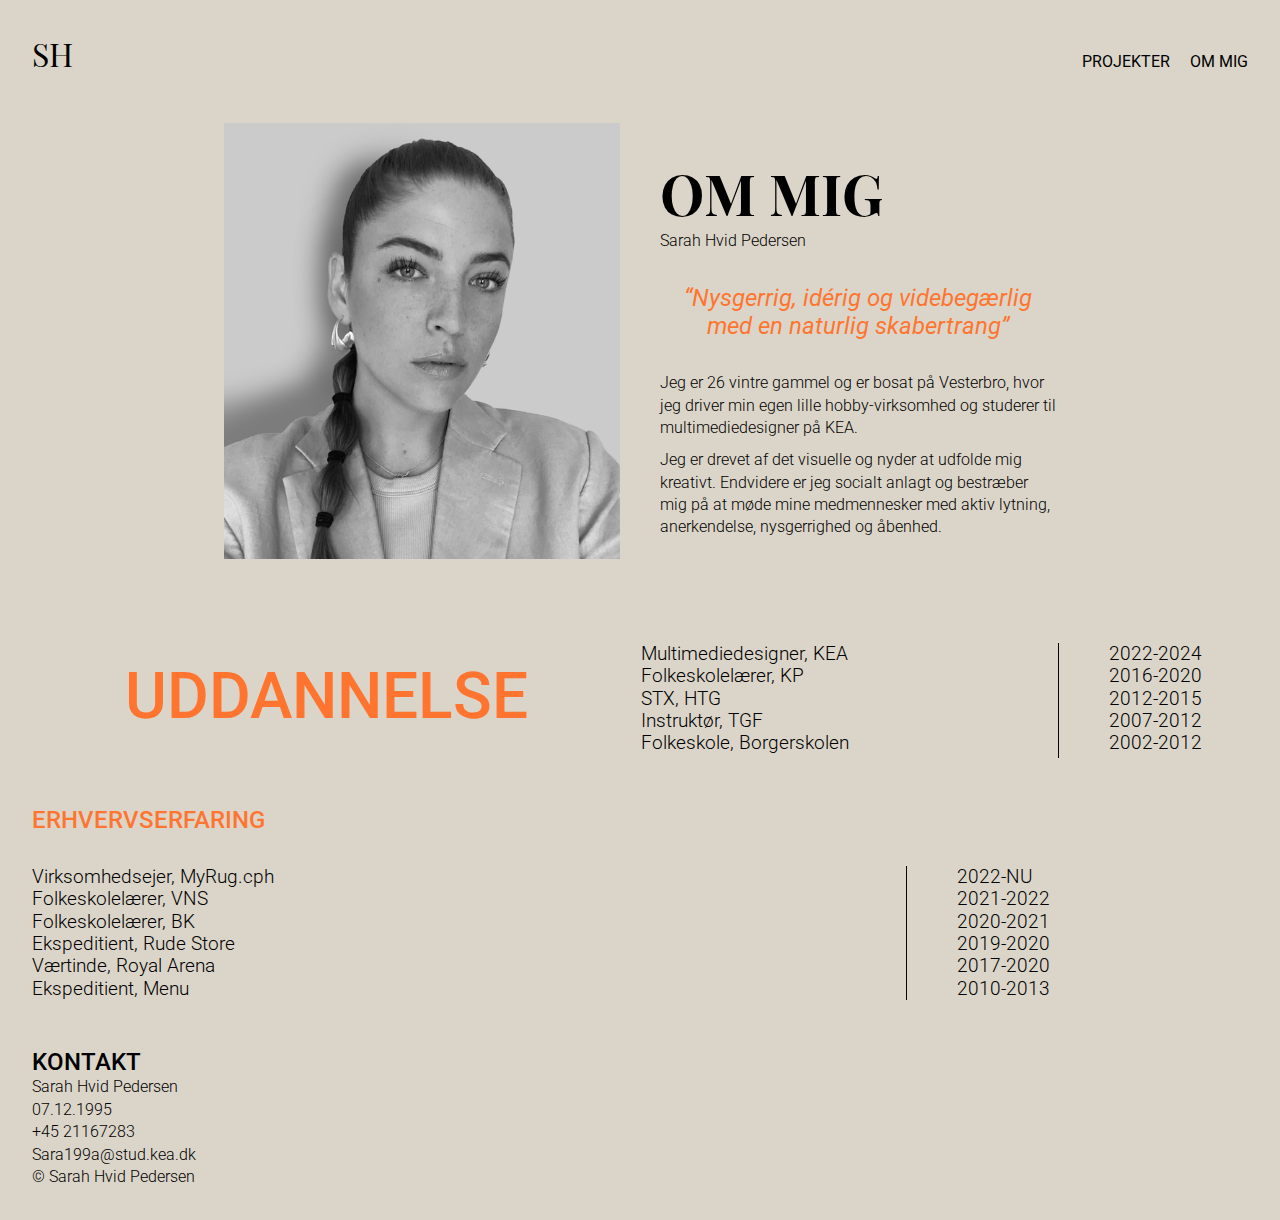
==== ommig.html @ 5afab9b8 "Burgermenu done" ====
<!DOCTYPE html>
<html lang="da">
  <head>
    <meta charset="UTF-8" />
    <meta http-equiv="X-UA-Compatible" content="IE=edge" />
    <meta name="viewport" content="width=device-width, initial-scale=1.0" />
    <link rel="stylesheet" href="css/generel.css" />
    <link rel="stylesheet" href="css/style.css" />
    <link rel="preconnect" href="https://fonts.googleapis.com" />
    <link rel="preconnect" href="https://fonts.gstatic.com" crossorigin />
    <link href="https://fonts.googleapis.com/css2?family=Playfair+Display+SC:ital,wght@0,400;0,700;0,900;1,400;1,700;1,900&family=Roboto:ital,wght@0,100;0,300;0,400;0,500;0,700;0,900;1,100;1,300;1,400;1,500;1,700;1,900&display=swap" rel="stylesheet" />
    <title>Om mig</title>
  </head>
  <body>
    <header class="banner">
      <div>
        <a class="logo" href="index.html">SH</a>
      </div>
      <nav class="main-menu">
        <button class="toggle-btn">MENU</button>
        <ul>
          <li class="toggle_projekter"><a href="projekter.html">PROJEKTER</a></li>
          <li class="toggle_ommig"><a href="ommig.html">OM MIG</a></li>
        </ul>
      </nav>
    </header>

    <main>
      <section class="grid_2col_sec1">
        <div class="tekst_ommig">
          <h1 class="h1_topmargin">OM MIG</h1>
          <p>Sarah Hvid Pedersen</p>
          <h2 class="citat">“Nysgerrig, idérig og videbegærlig med en naturlig skabertrang”</h2>
          <p class="p_topmargin">Jeg er 26 vintre gammel og er bosat på Vesterbro, hvor jeg driver min egen lille hobby-virksomhed og studerer til multimediedesigner på KEA.</p>
          <p class="p_top_buttom_margin">Jeg er drevet af det visuelle og nyder at udfolde mig kreativt. Endvidere er jeg socialt anlagt og bestræber mig på at møde mine medmennesker med aktiv lytning, anerkendelse, nysgerrighed og åbenhed.</p>
        </div>
        <figure class="img_place1">
          <img class="img_place" src="img/portraet.jpg" alt="Billede af mig" />
        </figure>
      </section>
      <article class="grid_col2_ommig_desk">
        <div>
          <h2 class="uddannelse_desktop">UDDANNELSE</h2>
        </div>
        <section class="grid_2col_ommig">
          <div class="border">
            <p>Multimediedesigner, KEA</p>
            <p>Folkeskolelærer, KP</p>
            <p>STX, HTG</p>
            <p>Instruktør, TGF</p>
            <p>Folkeskole, Borgerskolen</p>
          </div>
          <div>
            <p>2022-2024</p>
            <p>2016-2020</p>
            <p>2012-2015</p>
            <p>2007-2012</p>
            <p>2002-2012</p>
          </div>
        </section>
      </article>
      <article>
        <h2 class="erhvervserfaring_left">ERHVERVSERFARING</h2>
        <section class="grid_2col_ommig">
          <div class="border">
            <p>Virksomhedsejer, MyRug.cph</p>
            <p>Folkeskolelærer, VNS</p>
            <p>Folkeskolelærer, BK</p>
            <p>Ekspeditient, Rude Store</p>
            <p>Værtinde, Royal Arena</p>
            <p>Ekspeditient, Menu</p>
          </div>
          <div>
            <p>2022-NU</p>
            <p>2021-2022</p>
            <p>2020-2021</p>
            <p>2019-2020</p>
            <p>2017-2020</p>
            <p>2010-2013</p>
          </div>
        </section>
      </article>
      <section>
        <h2 class="sort_h2">KONTAKT</h2>
        <p>Sarah Hvid Pedersen</p>
        <p>07.12.1995</p>
        <p>+45 21167283</p>
        <p>Sara199a@stud.kea.dk</p>
      </section>
    </main>
    <footer>
      <div class="footer">
        <p>© Sarah Hvid Pedersen</p>
      </div>
    </footer>

    <script src="script.js"></script>
  </body>
</html>
---- css/generel.css ----
/*GENERELLE REGLER FOR TEKST + VARIABLER*/
* {
  margin: 0%;
  box-sizing: border-box;
}

h1 {
  font-family: "Playfair Display SC", serif;
  color: black;
  font-size: 3.5rem;
}

h2 {
  font-family: "Roboto", sans-serif;
  color: var(--primary-color);
  font-weight: 500;
  margin-top: var(--space-xl);
  margin-bottom: var(--space-md);
}

p {
  font-family: "Roboto", sans-serif;
  font-weight: 300;
  line-height: 1.4rem;
}

img {
  max-width: 100%;
}

/*COSTUM VARIABLER*/
html {
  --primary-color: #ff7530;
  --space-xxs: 0.25rem;
  --space-xs: 0.5rem;
  --space-sm: 1rem;
  --space-md: 1.5rem;
  --space-l: 2rem;
  --space-xl: 3rem;
  --space-xxl: 4.5rem;
}

body {
  background-color: #dbd5c9;
  margin: 2rem;
}

/*NAVIGARTION*/
/* header {
  display: flex;
  flex-flow: wrap;
  justify-content: space-between;
  align-items: center;
  /* position: fixed; */
/* width: 100%;
  top: 0;
  left: 0;
}

nav a {
  text-decoration: none;
  color: black;
  font-family: "Roboto", sans-serif;
}

nav li {
  list-style: none;
  display: inline-block;
}

.logo {
  color: black;
  text-decoration: none;
  list-style: none;
  font-size: 3rem;
} */
/* */

/* header */
.banner {
  display: flex;
  justify-content: space-between;
  align-items: baseline;
  flex-flow: wrap;
}

.main-menu {
  font-family: "Roboto", sans-serif;
}

.main-menu ul {
  list-style: none;
  padding: 0;
  display: flex;
  gap: 20px;
  transition: background-color 0.5s ease;
}

.banner a {
  text-decoration: none;
  color: #000;
}

.main-menu a:hover {
  border-bottom: 2px solid orange;
}

.logo {
  font-family: "Playfair Display SC", serif;
  font-size: 2rem;
}

/* burgermenu */
.toggle-btn {
  background: transparent;
  border: none;
  min-width: 44px;
  min-height: 44px;
  font-size: 1rem;
  cursor: pointer;

  display: none; /* Skjul knappen som standard */
}

@media (max-width: 600px) {
  .toggle-btn {
    display: block; /* Vis knappen, når viewporten maksimalt er 600px */
  }

  .main-menu {
    display: contents; /* Fjern ".main-menu"-boksen fra ligningen, når viewporten maksimalt er 600px, men behold børnene, så disse deltager i flex-kontekten */
  }

  .main-menu ul {
    display: none; /* Fjern menu-listen som standard */
  }

  .main-menu.shown ul {
    /* Vis menu-listen, når klassen ".shown" er til stede */
    border-top: 1px solid #000;
    padding-top: 1rem;
    display: flex;
    flex: 1 1 100%;
    flex-flow: column;
    text-align: end;
  }
}
Skriv til Alberte Jasmin Nielsen


/*FOOTER*/
footer p {
  text-align: center;
  position: sticky;
  top: 100vh;
  margin-top: 1.4rem;
}
---- css/style.css ----
/*---------------MOBILEFIRST---------------*/
@media (max-width: 550px) {
  .splash {
    padding-top: 6rem;
  }
  footer {
    margin-top: 8rem;
  }
}

/*OMMIG*/
.h1_topmargin {
  margin-top: 2rem;
}

.citat {
  margin-block: 2rem;
  text-align: center;
  font-style: italic;
  font-weight: 400;
}

@media (max-width: 700px) {
  .img_place {
    margin-left: -5rem;
  }
}

.p_topmargin {
  margin-top: 1rem;
}

.p_top_buttom_margin {
  margin-block: 0.6rem 2.5rem;
}

.grid_2col_ommig {
  display: grid;
  grid-template-columns: 3fr 1fr;
  column-gap: 50px;
}

.border {
  border-right: 1px solid black;
}

.sort_h2 {
  color: black;
  margin-bottom: 0rem;
}

.tekst_ommig {
  max-width: 65ch;
}

/*---------------MOBILEFIRST SLUUUUT---------------*/

/*---------------DESKTOP---------------*/

/*FORSIDE*/

.splash {
  display: grid;
  place-content: center;
  margin-top: 2rem;
}
.knap_forside {
  font-size: 0.9rem;
  background-color: none;
  border: solid 1px black;
  padding: 0.2rem 1.2rem;
  padding-top: 0.3rem;
  color: black;
  text-decoration: none;
}

.knap_grid {
  display: grid;
  place-content: center;
  margin-block: 2rem;
}

.knap_forside:hover {
  background-color: #ff7530;
  font-size: 1.4rem;
  color: #dbd5c9;
  border: solid 1px #dbd5c9;
}

/* OM MIG
første sektion med billede og lille tekst, citat osv*/

@media (min-width: 800px) {
  .grid_2col_sec1 {
    display: grid;
    grid-template-columns: 1fr 1fr;
    gap: 40px;
    margin-top: 3rem;
  }

  .img_place1 {
    order: -1;
    place-content: left;
  }
}

@media (min-width: 1200px) {
  .grid_2col_sec1 {
    display: grid;
    grid-template-columns: 1fr 1fr;
    margin-inline: 12rem;
    gap: 40px;
  }

  .img_place1 {
    order: -1;
    place-content: left;
  }
}

/*nederste sektioner med uddannelse, erhverv og kontakt*/
@media (min-width: 800px) {
  .grid_col2_ommig_desk {
    display: grid;
    grid-template-columns: auto auto;
    margin-top: 2rem;
    gap: 20px;
  }
  .uddannelse_desktop {
    font-size: 4rem;
    text-align: center;
  }

  .grid_2col_ommig {
    margin-top: 2rem;
    font-size: 1.2rem;
  }
}
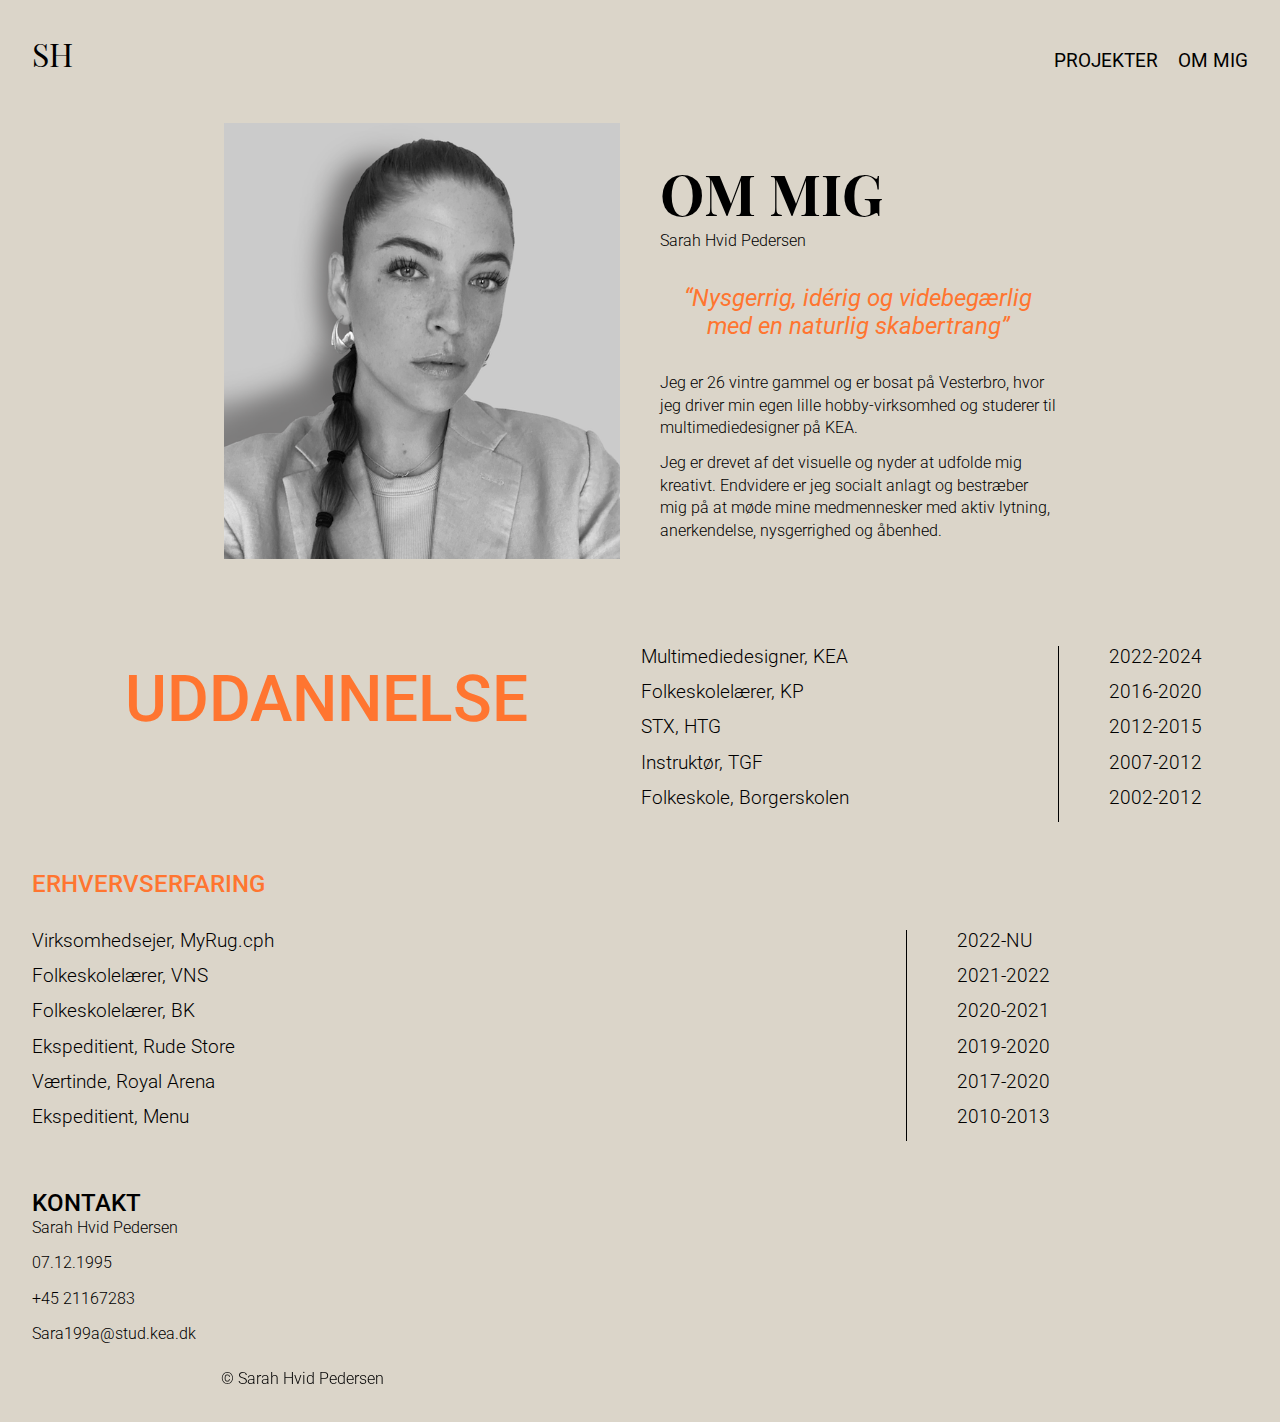
==== commit 82ac1ed4: "Kort temabeskrivelse" ====
--- a/ommig.html
+++ b/ommig.html
@@ -27,7 +27,7 @@
 
     <main>
       <section class="grid_2col_sec1">
-        <div class="tekst_ommig">
+        <div>
           <h1 class="h1_topmargin">OM MIG</h1>
           <p>Sarah Hvid Pedersen</p>
           <h2 class="citat">“Nysgerrig, idérig og videbegærlig med en naturlig skabertrang”</h2>
--- a/css/generel.css
+++ b/css/generel.css
@@ -18,10 +18,19 @@
   margin-bottom: var(--space-md);
 }
 
+h3 {
+  font-family: "Playfair Display SC", serif;
+  font-size: 1.6rem;
+
+  margin-top: -1.6rem;
+}
+
 p {
   font-family: "Roboto", sans-serif;
   font-weight: 300;
   line-height: 1.4rem;
+  max-width: 60ch;
+  margin-bottom: var(--space-xs);
 }
 
 img {
@@ -32,7 +41,7 @@
 html {
   --primary-color: #ff7530;
   --space-xxs: 0.25rem;
-  --space-xs: 0.5rem;
+  --space-xs: 0.8rem;
   --space-sm: 1rem;
   --space-md: 1.5rem;
   --space-l: 2rem;
@@ -145,8 +154,6 @@
     text-align: end;
   }
 }
-Skriv til Alberte Jasmin Nielsen
-
 
 /*FOOTER*/
 footer p {
--- a/css/style.css
+++ b/css/style.css
@@ -47,10 +47,6 @@
 .sort_h2 {
   color: black;
   margin-bottom: 0rem;
-}
-
-.tekst_ommig {
-  max-width: 65ch;
 }
 
 /*---------------MOBILEFIRST SLUUUUT---------------*/
@@ -76,8 +72,15 @@
 
 .knap_grid {
   display: grid;
-  place-content: center;
-  margin-block: 2rem;
+  place-content: end;
+  margin-block: 1rem;
+  padding-inline: 0.6rem;
+}
+
+@media (min-width: 800px) {
+  .knap_grid {
+    padding-inline: 7rem;
+  }
 }
 
 .knap_forside:hover {
@@ -136,3 +139,100 @@
     font-size: 1.2rem;
   }
 }
+
+/*----------------PROJEKTER---------------*/
+.h1_projekter {
+  padding-block: 1.5rem;
+}
+@media (min-width: 750px) {
+  .grid {
+    display: grid;
+    grid-template-columns: repeat(auto-fit, minmax(300px, 1fr));
+    margin-top: 40px;
+    padding-inline: 120px;
+    padding-bottom: 2rem;
+    gap: 20px;
+  }
+  .h1_projekter {
+    padding: 2rem 0rem 0rem 7.4rem;
+  }
+}
+
+.img_wrapper {
+  position: relative;
+  overflow: hidden;
+}
+
+.img_wrapper > img {
+  /* display: block; */
+  width: 100%;
+  aspect-ratio: 1/1;
+  object-fit: cover;
+  object-position: center;
+}
+
+.img_wrapper > .content {
+  position: absolute;
+  inset: 0;
+  padding: 2rem;
+  padding-top: 5rem;
+  background: rgba(8, 11, 70, 0.7);
+  /*display: flex;*/
+  text-align: center;
+}
+
+.img_wrapper > img,
+.img_wrapper > .content {
+  transition: 200ms ease-in-out;
+}
+
+.img_wrapper > .content.fade {
+  opacity: 0;
+}
+
+.img_wrapper:hover > .content.fade {
+  opacity: 1;
+}
+
+a {
+  text-decoration: none;
+  color: var(--primary-color);
+  font-size: 1.2rem;
+}
+
+.hover_h2 {
+  font-size: 4rem;
+}
+
+.hover_h2:hover {
+  font-size: 6rem;
+}
+
+/*---------------TEMAEEEERRR---------------*/
+
+/*TEMA 2 - desktop*/
+
+@media (min-width: 800px) {
+  .tema_1section_2col {
+    display: grid;
+    grid-template-columns: 1fr 1.5fr;
+    gap: 80px;
+  }
+
+  .tema_overskrift {
+    text-align: end;
+  }
+
+  .temabeskrivelse {
+    margin-top: 9rem;
+  }
+}
+
+.tema_stort_tal {
+  font-size: 17rem;
+  color: var(--primary-color);
+}
+
+.tema_overskrift {
+  margin-bottom: 1rem;
+}
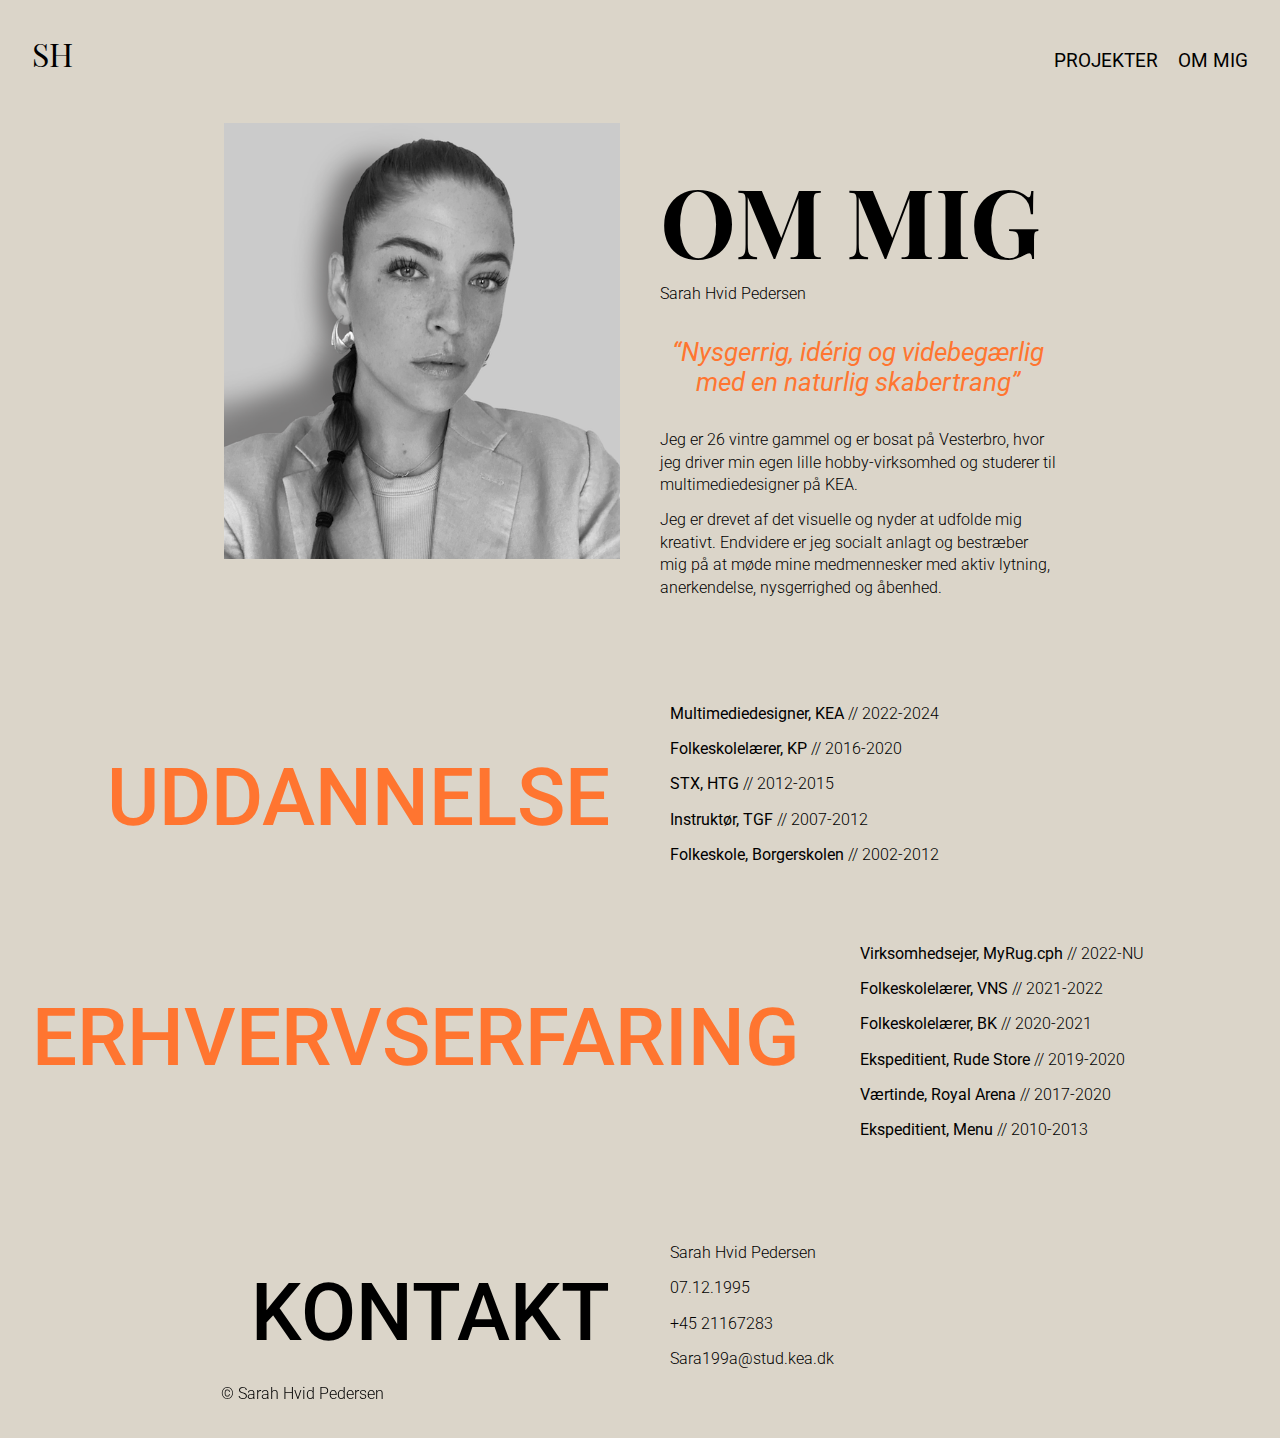
==== commit 381d3ce0: "ommig side næsten færdig" ====
--- a/ommig.html
+++ b/ommig.html
@@ -38,54 +38,44 @@
           <img class="img_place" src="img/portraet.jpg" alt="Billede af mig" />
         </figure>
       </section>
-      <article class="grid_col2_ommig_desk">
+
+      <section class="grid_2col_sec2_ommig">
         <div>
-          <h2 class="uddannelse_desktop">UDDANNELSE</h2>
+          <h2 class="h2_stor_ommig">UDDANNELSE</h2>
         </div>
-        <section class="grid_2col_ommig">
-          <div class="border">
-            <p>Multimediedesigner, KEA</p>
-            <p>Folkeskolelærer, KP</p>
-            <p>STX, HTG</p>
-            <p>Instruktør, TGF</p>
-            <p>Folkeskole, Borgerskolen</p>
-          </div>
-          <div>
-            <p>2022-2024</p>
-            <p>2016-2020</p>
-            <p>2012-2015</p>
-            <p>2007-2012</p>
-            <p>2002-2012</p>
-          </div>
-        </section>
-      </article>
-      <article>
-        <h2 class="erhvervserfaring_left">ERHVERVSERFARING</h2>
-        <section class="grid_2col_ommig">
-          <div class="border">
-            <p>Virksomhedsejer, MyRug.cph</p>
-            <p>Folkeskolelærer, VNS</p>
-            <p>Folkeskolelærer, BK</p>
-            <p>Ekspeditient, Rude Store</p>
-            <p>Værtinde, Royal Arena</p>
-            <p>Ekspeditient, Menu</p>
-          </div>
-          <div>
-            <p>2022-NU</p>
-            <p>2021-2022</p>
-            <p>2020-2021</p>
-            <p>2019-2020</p>
-            <p>2017-2020</p>
-            <p>2010-2013</p>
-          </div>
-        </section>
-      </article>
-      <section>
-        <h2 class="sort_h2">KONTAKT</h2>
-        <p>Sarah Hvid Pedersen</p>
-        <p>07.12.1995</p>
-        <p>+45 21167283</p>
-        <p>Sara199a@stud.kea.dk</p>
+        <div>
+          <p><b>Multimediedesigner, KEA </b> // 2022-2024</p>
+          <p><b>Folkeskolelærer, KP</b> // 2016-2020</p>
+          <p><b>STX, HTG </b> // 2012-2015</p>
+          <p><b>Instruktør, TGF</b> // 2007-2012</p>
+          <p><b>Folkeskole, Borgerskolen </b> // 2002-2012</p>
+        </div>
+      </section>
+
+      <section class="grid_2col_sec2_ommig">
+        <div>
+          <h2 class="h2_stor_ommig">ERHVERVSERFARING</h2>
+        </div>
+        <div>
+          <p><b> Virksomhedsejer, MyRug.cph </b>// 2022-NU</p>
+          <p><b> Folkeskolelærer, VNS </b>// 2021-2022</p>
+          <p><b> Folkeskolelærer, BK </b>// 2020-2021</p>
+          <p><b> Ekspeditient, Rude Store</b> // 2019-2020</p>
+          <p><b> Værtinde, Royal Arena </b>// 2017-2020</p>
+          <p><b> Ekspeditient, Menu </b>// 2010-2013</p>
+        </div>
+      </section>
+
+      <section class="grid_2col_sec2_ommig">
+        <div>
+          <h2 class="sort_h2 h2_stor_ommig">KONTAKT</h2>
+        </div>
+        <div class="margin_top">
+          <p>Sarah Hvid Pedersen</p>
+          <p>07.12.1995</p>
+          <p>+45 21167283</p>
+          <p>Sara199a@stud.kea.dk</p>
+        </div>
       </section>
     </main>
     <footer>
--- a/css/generel.css
+++ b/css/generel.css
@@ -7,7 +7,7 @@
 h1 {
   font-family: "Playfair Display SC", serif;
   color: black;
-  font-size: 3.5rem;
+  font-size: clamp(4rem, 10vw - 1.5rem, 6rem);
 }
 
 h2 {
@@ -15,7 +15,8 @@
   color: var(--primary-color);
   font-weight: 500;
   margin-top: var(--space-xl);
-  margin-bottom: var(--space-md);
+  margin-bottom: var(--space-xxs);
+  font-size: 2rem;
 }
 
 h3 {
@@ -160,5 +161,4 @@
   text-align: center;
   position: sticky;
   top: 100vh;
-  margin-top: 1.4rem;
 }
--- a/css/style.css
+++ b/css/style.css
@@ -18,6 +18,7 @@
   text-align: center;
   font-style: italic;
   font-weight: 400;
+  font-size: 1.6rem;
 }
 
 @media (max-width: 700px) {
@@ -34,19 +35,87 @@
   margin-block: 0.6rem 2.5rem;
 }
 
-.grid_2col_ommig {
+/* .grid_2col_ommig {
   display: grid;
-  grid-template-columns: 3fr 1fr;
-  column-gap: 50px;
+  grid-template-columns: 1fr 3fr;
+  gap: 20px;
 }
 
 .border {
   border-right: 1px solid black;
-}
+  padding-right: 2rem;
+} */
 
 .sort_h2 {
   color: black;
   margin-bottom: 0rem;
+}
+
+/* OM MIG DESKTOP
+første sektion med billede og lille tekst, citat osv*/
+
+@media (min-width: 800px) {
+  .grid_2col_sec1 {
+    display: grid;
+    grid-template-columns: 1fr 1fr;
+    gap: 40px;
+    margin-top: 3rem;
+  }
+
+  .img_place1 {
+    order: -1;
+    place-content: left;
+  }
+}
+
+@media (min-width: 1200px) {
+  .grid_2col_sec1 {
+    display: grid;
+    grid-template-columns: 1fr 1fr;
+    margin-inline: 12rem;
+    gap: 40px;
+  }
+
+  .img_place1 {
+    order: -1;
+    place-content: left;
+  }
+}
+
+/*OM MIG DESKTOP
+nederste sektioner med uddannelse, erhverv og kontakt*/
+/* @media (min-width: 800px) {
+  .grid_col2_ommig_desk {
+    display: grid;
+    grid-template-columns: 1.5fr 1fr;
+    margin-top: 2rem;
+    gap: 20px;
+  }
+  .uddannelse_desktop {
+    font-size: 4rem;
+    text-align: center;
+  }
+
+  .grid_2col_ommig {
+    margin-top: 2rem;
+    font-size: 1.2rem;
+  }
+} */
+@media (min-width: 800px) {
+  .grid_2col_sec2_ommig {
+    display: grid;
+    grid-template-columns: 1fr 1fr;
+    gap: 60px;
+    margin-top: 4rem;
+  }
+  .h2_stor_ommig {
+    font-size: clamp(1.5rem, 11.2vw - 3.4rem, 5rem);
+    text-align: end;
+  }
+
+  .margin_top {
+    margin-top: 1.5rem;
+  }
 }
 
 /*---------------MOBILEFIRST SLUUUUT---------------*/
@@ -90,56 +159,6 @@
   border: solid 1px #dbd5c9;
 }
 
-/* OM MIG
-første sektion med billede og lille tekst, citat osv*/
-
-@media (min-width: 800px) {
-  .grid_2col_sec1 {
-    display: grid;
-    grid-template-columns: 1fr 1fr;
-    gap: 40px;
-    margin-top: 3rem;
-  }
-
-  .img_place1 {
-    order: -1;
-    place-content: left;
-  }
-}
-
-@media (min-width: 1200px) {
-  .grid_2col_sec1 {
-    display: grid;
-    grid-template-columns: 1fr 1fr;
-    margin-inline: 12rem;
-    gap: 40px;
-  }
-
-  .img_place1 {
-    order: -1;
-    place-content: left;
-  }
-}
-
-/*nederste sektioner med uddannelse, erhverv og kontakt*/
-@media (min-width: 800px) {
-  .grid_col2_ommig_desk {
-    display: grid;
-    grid-template-columns: auto auto;
-    margin-top: 2rem;
-    gap: 20px;
-  }
-  .uddannelse_desktop {
-    font-size: 4rem;
-    text-align: center;
-  }
-
-  .grid_2col_ommig {
-    margin-top: 2rem;
-    font-size: 1.2rem;
-  }
-}
-
 /*----------------PROJEKTER---------------*/
 .h1_projekter {
   padding-block: 1.5rem;
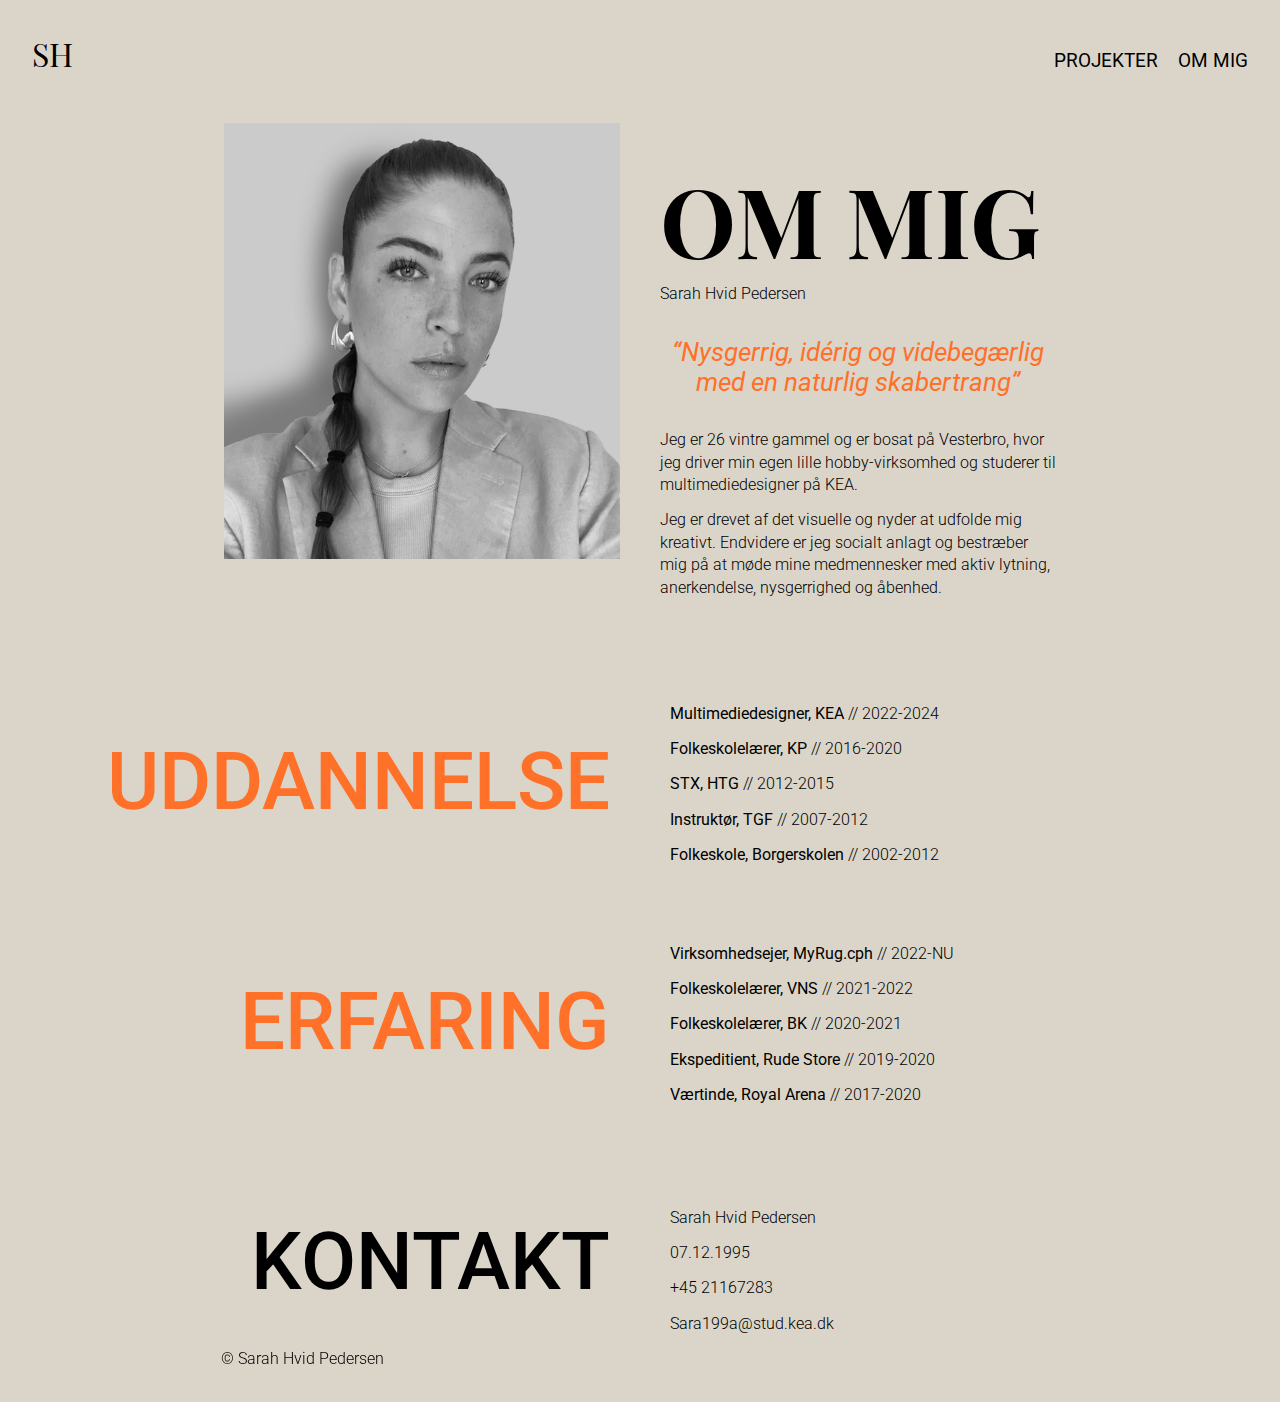
==== commit 131ff4c4: "Safety first" ====
--- a/ommig.html
+++ b/ommig.html
@@ -54,7 +54,7 @@
 
       <section class="grid_2col_sec2_ommig">
         <div>
-          <h2 class="h2_stor_ommig">ERHVERVSERFARING</h2>
+          <h2 class="h2_stor_ommig">ERFARING</h2>
         </div>
         <div>
           <p><b> Virksomhedsejer, MyRug.cph </b>// 2022-NU</p>
@@ -62,7 +62,6 @@
           <p><b> Folkeskolelærer, BK </b>// 2020-2021</p>
           <p><b> Ekspeditient, Rude Store</b> // 2019-2020</p>
           <p><b> Værtinde, Royal Arena </b>// 2017-2020</p>
-          <p><b> Ekspeditient, Menu </b>// 2010-2013</p>
         </div>
       </section>
 
--- a/css/generel.css
+++ b/css/generel.css
@@ -14,7 +14,6 @@
   font-family: "Roboto", sans-serif;
   color: var(--primary-color);
   font-weight: 500;
-  margin-top: var(--space-xl);
   margin-bottom: var(--space-xxs);
   font-size: 2rem;
 }
@@ -40,7 +39,7 @@
 
 /*COSTUM VARIABLER*/
 html {
-  --primary-color: #ff7530;
+  --primary-color: #ff7029;
   --space-xxs: 0.25rem;
   --space-xs: 0.8rem;
   --space-sm: 1rem;
--- a/css/style.css
+++ b/css/style.css
@@ -111,6 +111,7 @@
   .h2_stor_ommig {
     font-size: clamp(1.5rem, 11.2vw - 3.4rem, 5rem);
     text-align: end;
+    margin-top: 2rem;
   }
 
   .margin_top {
@@ -229,7 +230,7 @@
 
 /*---------------TEMAEEEERRR---------------*/
 
-/*TEMA 2 - desktop*/
+/* Generelt for alle overordnede temabeskrivelser (tallet osv)*/
 
 @media (min-width: 800px) {
   .tema_1section_2col {
@@ -251,7 +252,69 @@
   font-size: 17rem;
   color: var(--primary-color);
 }
-
 .tema_overskrift {
   margin-bottom: 1rem;
 }
+
+/*Generel knap til alle temaer her*/
+
+.calltoaction {
+  font-size: 0.9rem;
+  background-color: none;
+  border: solid 1px black;
+  padding: 0.2rem 1.2rem;
+  padding-top: 0.4rem;
+  color: black;
+  text-decoration: none;
+  text-align: center;
+}
+
+.calltoaction:hover {
+  background-color: #ff7530;
+  font-size: 1.4rem;
+  color: #dbd5c9;
+  border: solid 1px #dbd5c9;
+}
+
+.calltoaction_center {
+  text-align: center;
+  margin: 1.5rem;
+}
+
+/*Tema 02*/
+
+.tema_2section_3col {
+  border: 2px solid var(--primary-color);
+  padding: 2rem;
+  margin-block: 3rem;
+}
+
+@media (min-width: 1100px) {
+  .tema_2section_3col {
+    display: grid;
+    grid-template-columns: repeat(3, 1fr);
+    margin-top: 7rem;
+    border: 2px solid var(--primary-color);
+    padding: 3 3 2 3rem;
+  }
+  .calltoaction_center {
+    text-align: center;
+    margin-top: 7rem;
+  }
+  .img_opgavebeskrivelse {
+    padding-top: 2rem;
+  }
+}
+
+@media (min-width: 800px) {
+  .proces_2col {
+    display: grid;
+    grid-template-columns: 1fr 1fr;
+    gap: 40px;
+    margin-inline: 6rem;
+    margin-block: 7rem;
+  }
+  .proces_byt_plads {
+    order: -1;
+  }
+}
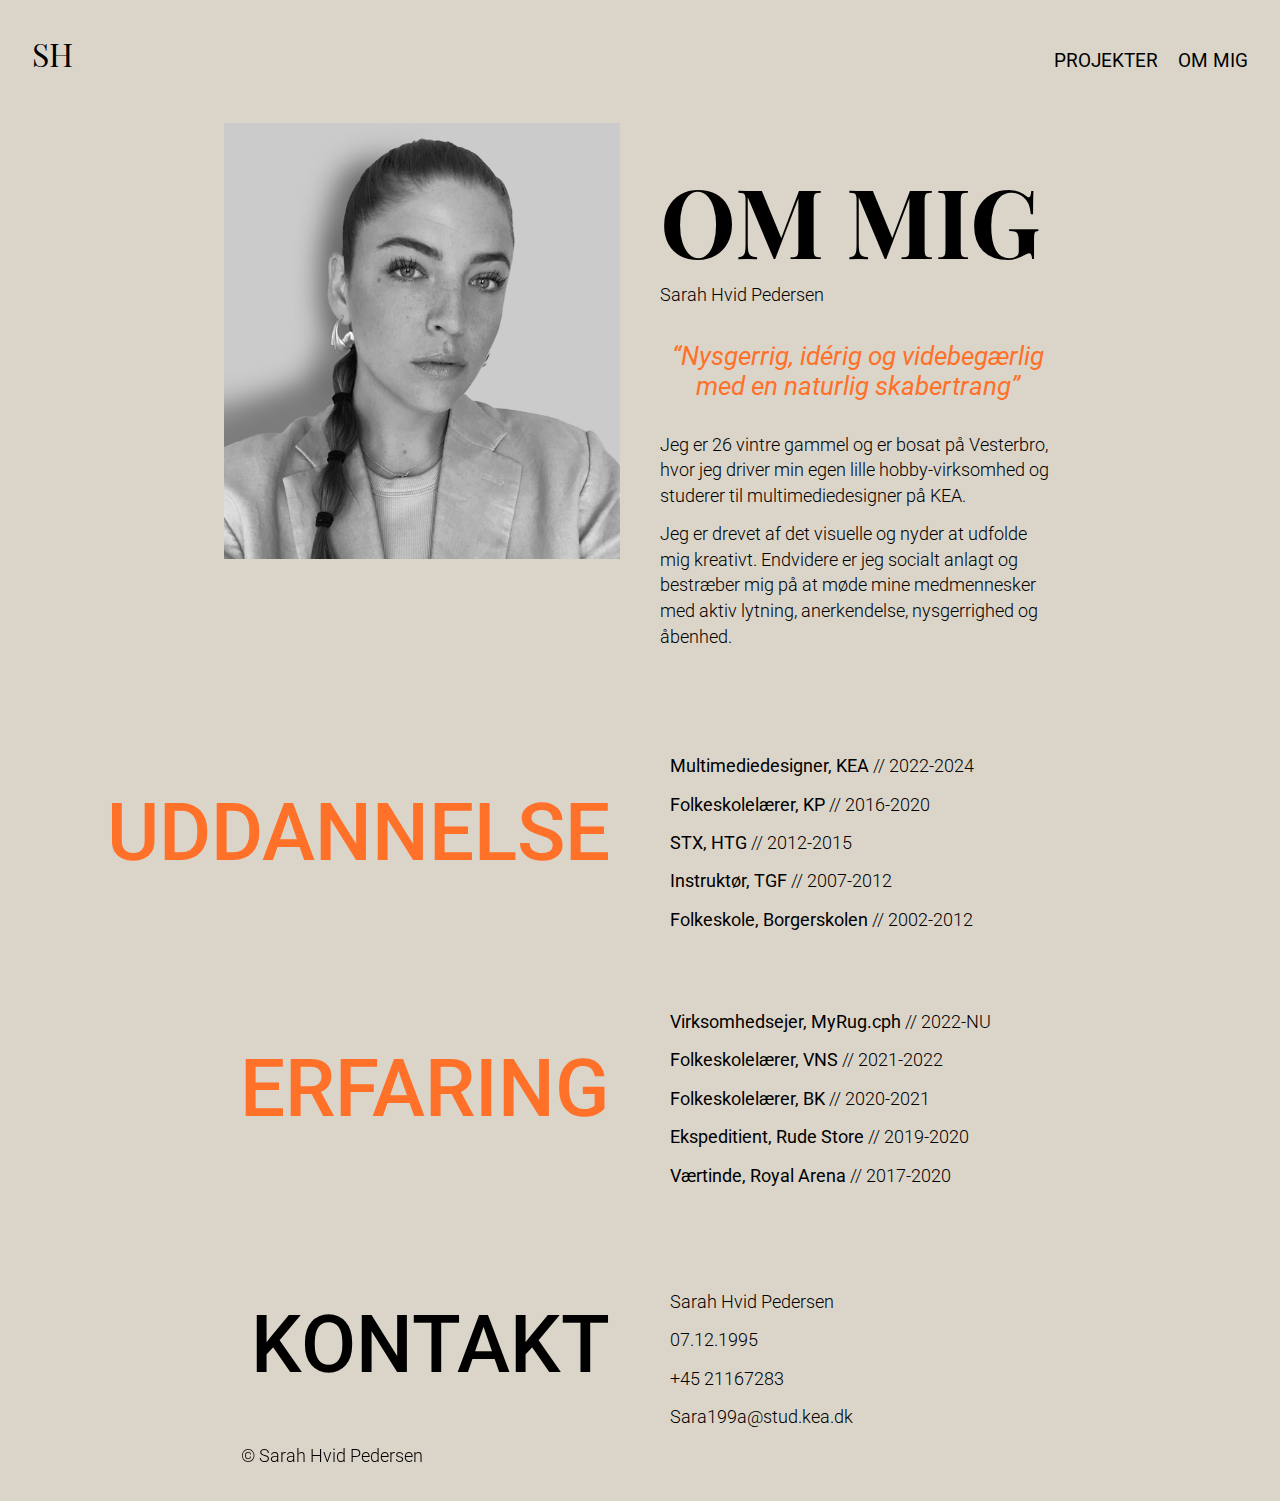
==== commit cc3d2e22: "inden footer" ====
--- a/ommig.html
+++ b/ommig.html
@@ -9,6 +9,7 @@
     <link rel="preconnect" href="https://fonts.googleapis.com" />
     <link rel="preconnect" href="https://fonts.gstatic.com" crossorigin />
     <link href="https://fonts.googleapis.com/css2?family=Playfair+Display+SC:ital,wght@0,400;0,700;0,900;1,400;1,700;1,900&family=Roboto:ital,wght@0,100;0,300;0,400;0,500;0,700;0,900;1,100;1,300;1,400;1,500;1,700;1,900&display=swap" rel="stylesheet" />
+    <link rel="icon" type="image/svg+xml" href="img/favicon.svg" />
     <title>Om mig</title>
   </head>
   <body>
--- a/css/generel.css
+++ b/css/generel.css
@@ -28,12 +28,14 @@
 p {
   font-family: "Roboto", sans-serif;
   font-weight: 300;
-  line-height: 1.4rem;
+  font-size: 1.1rem;
+  line-height: 1.6rem;
   max-width: 60ch;
   margin-bottom: var(--space-xs);
 }
 
-img {
+img,
+video {
   max-width: 100%;
 }
 
--- a/css/style.css
+++ b/css/style.css
@@ -299,7 +299,7 @@
   }
   .calltoaction_center {
     text-align: center;
-    margin-top: 7rem;
+    margin-top: 8rem;
   }
   .img_opgavebeskrivelse {
     padding-top: 2rem;
@@ -317,4 +317,17 @@
   .proces_byt_plads {
     order: -1;
   }
-}
+  .calltoaction_knap2_tema05 {
+    padding-top: 13rem;
+  }
+}
+
+@media (max-width: 1100px) {
+  .calltoaction_knap2_tema05 {
+    padding-top: 2rem;
+  }
+}
+
+/* .video {
+  max-width: 100%;
+} 
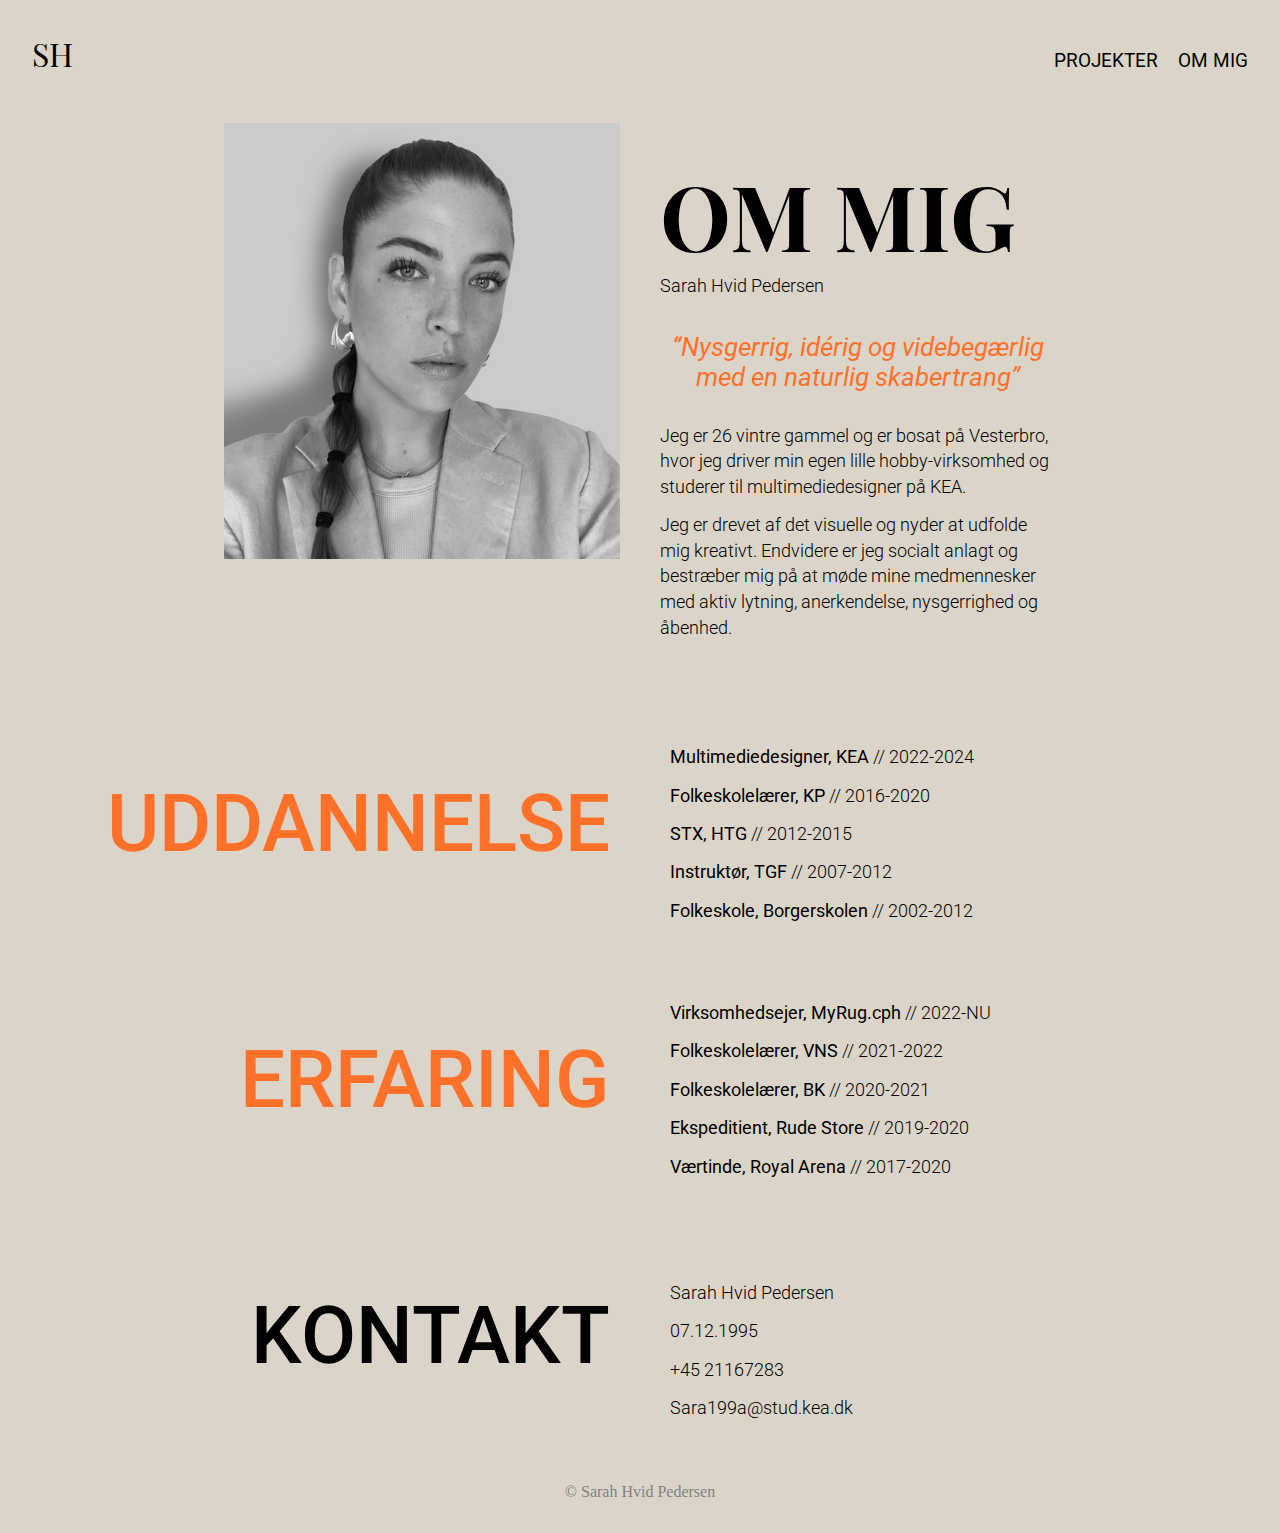
==== commit b8227cb8: "stadiet inden smårettelser" ====
--- a/ommig.html
+++ b/ommig.html
@@ -78,11 +78,7 @@
         </div>
       </section>
     </main>
-    <footer>
-      <div class="footer">
-        <p>© Sarah Hvid Pedersen</p>
-      </div>
-    </footer>
+    <footer>© Sarah Hvid Pedersen</footer>
 
     <script src="script.js"></script>
   </body>
--- a/css/generel.css
+++ b/css/generel.css
@@ -7,7 +7,7 @@
 h1 {
   font-family: "Playfair Display SC", serif;
   color: black;
-  font-size: clamp(4rem, 10vw - 1.5rem, 6rem);
+  font-size: clamp(4rem, 10vw - 1.5rem, 5.6rem);
 }
 
 h2 {
@@ -15,7 +15,7 @@
   color: var(--primary-color);
   font-weight: 500;
   margin-bottom: var(--space-xxs);
-  font-size: 2rem;
+  font-size: 3rem;
 }
 
 h3 {
@@ -37,6 +37,13 @@
 img,
 video {
   max-width: 100%;
+}
+
+/*FOOTER*/
+footer {
+  margin-top: 3rem;
+  text-align: center;
+  color: gray;
 }
 
 /*COSTUM VARIABLER*/
@@ -156,10 +163,3 @@
     text-align: end;
   }
 }
-
-/*FOOTER*/
-footer p {
-  text-align: center;
-  position: sticky;
-  top: 100vh;
-}
--- a/css/style.css
+++ b/css/style.css
@@ -35,17 +35,6 @@
   margin-block: 0.6rem 2.5rem;
 }
 
-/* .grid_2col_ommig {
-  display: grid;
-  grid-template-columns: 1fr 3fr;
-  gap: 20px;
-}
-
-.border {
-  border-right: 1px solid black;
-  padding-right: 2rem;
-} */
-
 .sort_h2 {
   color: black;
   margin-bottom: 0rem;
@@ -82,25 +71,6 @@
   }
 }
 
-/*OM MIG DESKTOP
-nederste sektioner med uddannelse, erhverv og kontakt*/
-/* @media (min-width: 800px) {
-  .grid_col2_ommig_desk {
-    display: grid;
-    grid-template-columns: 1.5fr 1fr;
-    margin-top: 2rem;
-    gap: 20px;
-  }
-  .uddannelse_desktop {
-    font-size: 4rem;
-    text-align: center;
-  }
-
-  .grid_2col_ommig {
-    margin-top: 2rem;
-    font-size: 1.2rem;
-  }
-} */
 @media (min-width: 800px) {
   .grid_2col_sec2_ommig {
     display: grid;
@@ -330,4 +300,4 @@
 
 /* .video {
   max-width: 100%;
-} 
+} */
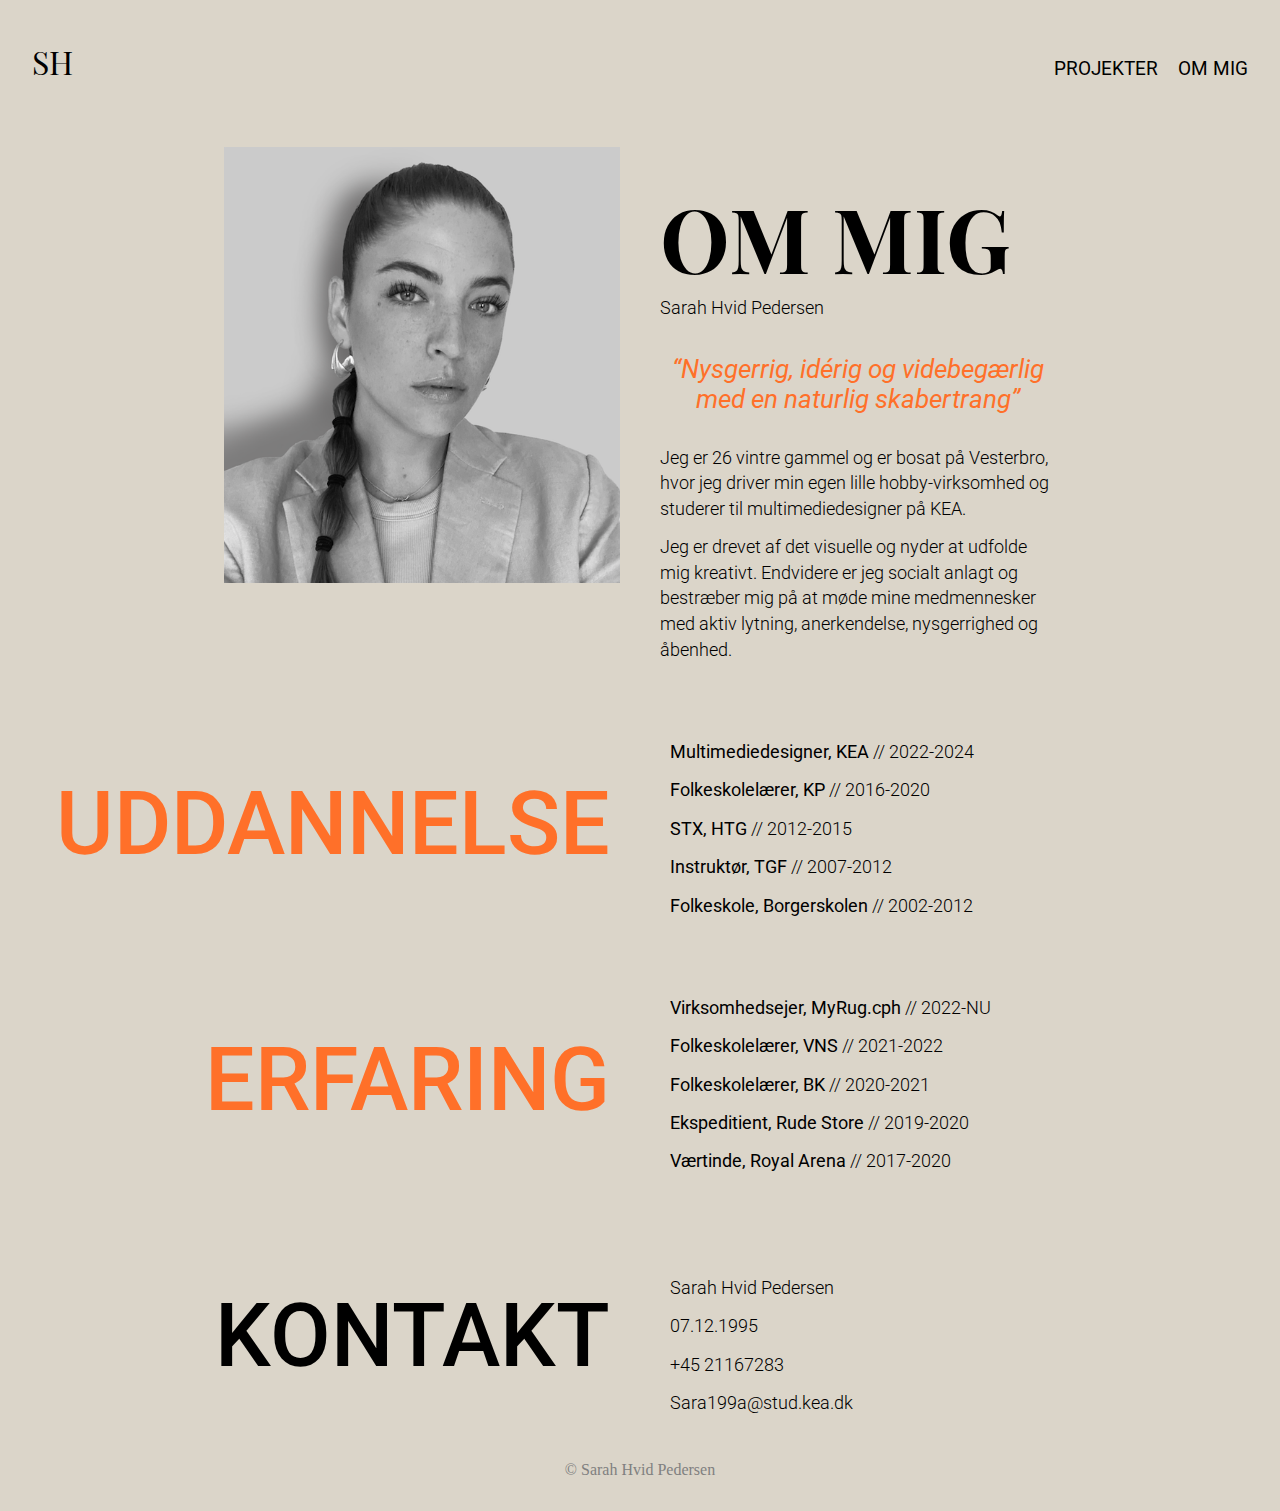
==== commit f3d18e77: "a" ====
--- a/ommig.html
+++ b/ommig.html
@@ -32,8 +32,8 @@
           <h1 class="h1_topmargin">OM MIG</h1>
           <p>Sarah Hvid Pedersen</p>
           <h2 class="citat">“Nysgerrig, idérig og videbegærlig med en naturlig skabertrang”</h2>
-          <p class="p_topmargin">Jeg er 26 vintre gammel og er bosat på Vesterbro, hvor jeg driver min egen lille hobby-virksomhed og studerer til multimediedesigner på KEA.</p>
-          <p class="p_top_buttom_margin">Jeg er drevet af det visuelle og nyder at udfolde mig kreativt. Endvidere er jeg socialt anlagt og bestræber mig på at møde mine medmennesker med aktiv lytning, anerkendelse, nysgerrighed og åbenhed.</p>
+          <p>Jeg er 26 vintre gammel og er bosat på Vesterbro, hvor jeg driver min egen lille hobby-virksomhed og studerer til multimediedesigner på KEA.</p>
+          <p>Jeg er drevet af det visuelle og nyder at udfolde mig kreativt. Endvidere er jeg socialt anlagt og bestræber mig på at møde mine medmennesker med aktiv lytning, anerkendelse, nysgerrighed og åbenhed.</p>
         </div>
         <figure class="img_place1">
           <img class="img_place" src="img/portraet.jpg" alt="Billede af mig" />
--- a/css/generel.css
+++ b/css/generel.css
@@ -1,13 +1,15 @@
-/*GENERELLE REGLER FOR TEKST + VARIABLER*/
+/*NULSTIL DEFAULT INDSTILLINGER*/
 * {
   margin: 0%;
   box-sizing: border-box;
 }
 
+/*REGLER FOR H1 (bruges til overskrifter), H2 (bruges til underoverskrifter, 
+H3 (bruges til den lille tekst under det store tal på temasiden) og p (brødtekst)*/
+
 h1 {
   font-family: "Playfair Display SC", serif;
-  color: black;
-  font-size: clamp(4rem, 10vw - 1.5rem, 5.6rem);
+  font-size: clamp(4rem, 6vw + 1rem, 5.5rem);
 }
 
 h2 {
@@ -15,12 +17,18 @@
   color: var(--primary-color);
   font-weight: 500;
   margin-bottom: var(--space-xxs);
-  font-size: 3rem;
+  font-size: clamp(2rem, 5.3vw - 1rem, 3rem);
+}
+/*I mobilversion skærm skal der være en smule afstand mellem hvert afsnit)*/
+@media (max-width: 800px) {
+  h2 {
+    margin-top: var(--space-l);
+  }
 }
 
 h3 {
   font-family: "Playfair Display SC", serif;
-  font-size: 1.6rem;
+  font-size: var(--space-ml);
 
   margin-top: -1.6rem;
 }
@@ -41,7 +49,7 @@
 
 /*FOOTER*/
 footer {
-  margin-top: 3rem;
+  margin-top: var(--space-l);
   text-align: center;
   color: gray;
 }
@@ -53,53 +61,30 @@
   --space-xs: 0.8rem;
   --space-sm: 1rem;
   --space-md: 1.5rem;
+  --space-ml: 1.6rem;
   --space-l: 2rem;
   --space-xl: 3rem;
-  --space-xxl: 4.5rem;
+  --space-xxl: 4rem;
 }
 
 body {
   background-color: #dbd5c9;
-  margin: 2rem;
+  margin: var(--space-l);
 }
 
-/*NAVIGARTION*/
-/* header {
-  display: flex;
-  flex-flow: wrap;
-  justify-content: space-between;
-  align-items: center;
-  /* position: fixed; */
-/* width: 100%;
-  top: 0;
-  left: 0;
-}
+/* header */
 
-nav a {
-  text-decoration: none;
-  color: black;
-  font-family: "Roboto", sans-serif;
-}
-
-nav li {
-  list-style: none;
-  display: inline-block;
-}
-
-.logo {
-  color: black;
-  text-decoration: none;
-  list-style: none;
-  font-size: 3rem;
-} */
-/* */
-
-/* header */
 .banner {
   display: flex;
   justify-content: space-between;
   align-items: baseline;
   flex-flow: wrap;
+  position: sticky;
+  top: 0;
+  width: 100%;
+  z-index: 100;
+  background-color: #dbd5c9;
+  padding: 0.5rem 0rem 1rem 0rem;
 }
 
 .main-menu {
@@ -111,7 +96,6 @@
   padding: 0;
   display: flex;
   gap: 20px;
-  transition: background-color 0.5s ease;
 }
 
 .banner a {
@@ -125,7 +109,7 @@
 
 .logo {
   font-family: "Playfair Display SC", serif;
-  font-size: 2rem;
+  font-size: var(--space-l);
 }
 
 /* burgermenu */
@@ -134,7 +118,7 @@
   border: none;
   min-width: 44px;
   min-height: 44px;
-  font-size: 1rem;
+  font-size: var(--space-sm);
   cursor: pointer;
 
   display: none; /* Skjul knappen som standard */
@@ -156,10 +140,25 @@
   .main-menu.shown ul {
     /* Vis menu-listen, når klassen ".shown" er til stede */
     border-top: 1px solid #000;
-    padding-top: 1rem;
+    padding-top: var(--space-sm);
     display: flex;
     flex: 1 1 100%;
     flex-flow: column;
     text-align: end;
   }
 }
+
+.bladre_sider {
+  text-align: end;
+  margin-top: var(--space-xl);
+}
+
+.next_page {
+  color: black;
+  text-align: end;
+  font-family: "Roboto", sans-serif;
+}
+
+.next_page:hover {
+  border-bottom: 2px solid var(--primary-color);
+}
--- a/css/style.css
+++ b/css/style.css
@@ -1,105 +1,25 @@
-/*---------------MOBILEFIRST---------------*/
+/*------------------------------------------FORSIDE----------------------------------------------------------*/
+/*mobilversion*/
+/*Juster på placeringen af splashbillede og footeren i mobilversion, 
+så elementerne ikke ligger for højt oppe*/
 @media (max-width: 550px) {
   .splash {
-    padding-top: 6rem;
+    padding-top: 5rem;
   }
   footer {
-    margin-top: 8rem;
-  }
-}
-
-/*OMMIG*/
-.h1_topmargin {
-  margin-top: 2rem;
-}
-
-.citat {
-  margin-block: 2rem;
-  text-align: center;
-  font-style: italic;
-  font-weight: 400;
-  font-size: 1.6rem;
-}
-
-@media (max-width: 700px) {
-  .img_place {
-    margin-left: -5rem;
-  }
-}
-
-.p_topmargin {
-  margin-top: 1rem;
-}
-
-.p_top_buttom_margin {
-  margin-block: 0.6rem 2.5rem;
-}
-
-.sort_h2 {
-  color: black;
-  margin-bottom: 0rem;
-}
-
-/* OM MIG DESKTOP
-første sektion med billede og lille tekst, citat osv*/
-
-@media (min-width: 800px) {
-  .grid_2col_sec1 {
-    display: grid;
-    grid-template-columns: 1fr 1fr;
-    gap: 40px;
-    margin-top: 3rem;
-  }
-
-  .img_place1 {
-    order: -1;
-    place-content: left;
-  }
-}
-
-@media (min-width: 1200px) {
-  .grid_2col_sec1 {
-    display: grid;
-    grid-template-columns: 1fr 1fr;
-    margin-inline: 12rem;
-    gap: 40px;
-  }
-
-  .img_place1 {
-    order: -1;
-    place-content: left;
-  }
-}
-
-@media (min-width: 800px) {
-  .grid_2col_sec2_ommig {
-    display: grid;
-    grid-template-columns: 1fr 1fr;
-    gap: 60px;
-    margin-top: 4rem;
-  }
-  .h2_stor_ommig {
-    font-size: clamp(1.5rem, 11.2vw - 3.4rem, 5rem);
-    text-align: end;
-    margin-top: 2rem;
-  }
-
-  .margin_top {
-    margin-top: 1.5rem;
-  }
-}
-
-/*---------------MOBILEFIRST SLUUUUT---------------*/
-
-/*---------------DESKTOP---------------*/
-
-/*FORSIDE*/
-
+    margin-top: 10rem;
+  }
+}
+
+/*DESKTOPVERSION - forside*/
+/*placering af splash*/
 .splash {
   display: grid;
   place-content: center;
   margin-top: 2rem;
 }
+
+/*Styling af knapper på forsiden*/
 .knap_forside {
   font-size: 0.9rem;
   background-color: none;
@@ -109,20 +29,20 @@
   color: black;
   text-decoration: none;
 }
-
+/*Placering af knapper på forsiden*/
 .knap_grid {
   display: grid;
   place-content: end;
   margin-block: 1rem;
   padding-inline: 0.6rem;
 }
-
+/*Knapperne forskydes en lille smule, når skærmen bliver over 800 px*/
 @media (min-width: 800px) {
   .knap_grid {
     padding-inline: 7rem;
   }
 }
-
+/*Hovereffekt på knapper på forsiden*/
 .knap_forside:hover {
   background-color: #ff7530;
   font-size: 1.4rem;
@@ -130,10 +50,96 @@
   border: solid 1px #dbd5c9;
 }
 
-/*----------------PROJEKTER---------------*/
+/*-------------------------------------------OM MIG-----------------------------------------------------------*/
+/*MOBILVERSION*/
+/*Første overskrift på siden skubbes lidt ned*/
+.h1_topmargin {
+  margin-top: 2rem;
+}
+/*citatet under styles*/
+.citat {
+  margin-block: 2rem;
+  text-align: center;
+  font-style: italic;
+  font-weight: 400;
+  font-size: clamp(1.5rem, 0.8vw + 1rem, 1.6rem);
+}
+
+/*Portrætbilledet af mig skal rykke ud mod venstre i mobilversion*/
+@media (max-width: 700px) {
+  .img_place {
+    margin-left: -5rem;
+  }
+}
+
+/*Kontakt skal styles med sort og den generelle regl fra h2 om margin fjernes*/
+.sort_h2 {
+  color: black;
+  margin-bottom: 0rem;
+}
+
+/*DESKTOPVERSION (om mig)*/
+/*Grid til første section på om mig-siden*/
+@media (min-width: 800px) {
+  .grid_2col_sec1 {
+    display: grid;
+    grid-template-columns: 1fr 1fr;
+    gap: 40px;
+    margin-top: 3rem;
+  }
+
+  .img_place1 {
+    order: -1;
+    place-content: left;
+  }
+}
+/*Denne mediaquary er ligeledes lavet til første section, 
+fordi billedet blev for småt, hvis ikke den er her*/
+@media (min-width: 1200px) {
+  .grid_2col_sec1 {
+    display: grid;
+    grid-template-columns: 1fr 1fr;
+    margin-inline: 12rem;
+    gap: 40px;
+  }
+
+  .img_place1 {
+    order: -1;
+    place-content: left;
+  }
+}
+
+/*Grid til anden section (uddannelse, kontakt osv.) på om mig-siden*/
+@media (min-width: 800px) {
+  .grid_2col_sec2_ommig {
+    display: grid;
+    grid-template-columns: 1fr 1fr;
+    gap: 60px;
+    margin-top: 4rem;
+  }
+  /*H2 styles større end den generelle H2-regel*/
+  .h2_stor_ommig {
+    font-size: clamp(3rem, 13.3vw - 4.5rem, 5.5rem);
+    text-align: end;
+    margin-top: 2rem;
+  }
+
+  /*En lille margin på KONTAKT i om mig siden, da den ellers ikke 
+  ville flugte med de andre H2'ere*/
+  .margin_top {
+    margin-top: 1.5rem;
+  }
+}
+
+/*-------------------------------------------PROJEKTER-----------------------------------------------------------*/
+/*Rykker h1 ind på linje med billederne i  mobilversion*/
 .h1_projekter {
   padding-block: 1.5rem;
 }
+
+/*Grid til de forskellige projekter.
+auto-fit = tilføjer så mange colums og rows, som den kan 
+Minmax = den må være minst 300px og 1fr betyder at den må være så stor, som den overhovedet kan blive*/
 @media (min-width: 750px) {
   .grid {
     display: grid;
@@ -143,65 +149,73 @@
     padding-bottom: 2rem;
     gap: 20px;
   }
+  /*Rykker h1 ind på linje med billederne i  desktopversion*/
   .h1_projekter {
     padding: 2rem 0rem 0rem 7.4rem;
   }
 }
 
+/*Vigtig at have, da både img og text/content ligger inden i denne div/klasse --> derfor position relative
+Alt indhold ligger deri, men content+overlay bliver gemt, til når man hover over med musen
+Overflow hidden = hvis der er noget, som stikker ud af containeren bliver det gemt*/
 .img_wrapper {
   position: relative;
   overflow: hidden;
 }
 
+/*Tager fat i billedet i img_wrapper*/
 .img_wrapper > img {
-  /* display: block; */
-  width: 100%;
-  aspect-ratio: 1/1;
+  width: 100%; /*billedet skal fylde 100% af containeren*/
+  aspect-ratio: 1/1; /*Kvadratisk*/
   object-fit: cover;
   object-position: center;
 }
 
 .img_wrapper > .content {
   position: absolute;
-  inset: 0;
+  inset: 0; /*Gør at teksten ligger sig på selve billedet*/
   padding: 2rem;
-  padding-top: 5rem;
+  padding-top: 6rem;
   background: rgba(8, 11, 70, 0.7);
-  /*display: flex;*/
   text-align: center;
 }
 
+/*Giver både img og content den samme transition så det matcher*/
 .img_wrapper > img,
 .img_wrapper > .content {
   transition: 200ms ease-in-out;
 }
 
+/*Skjuler content ved at sige opaciti 0*/
 .img_wrapper > .content.fade {
   opacity: 0;
 }
 
+/*Når vi hover over vores img-wrapper, tager vi fat i content - og hvis content har 
+fade klassen skal den lave fade ind og ud animationen*/
 .img_wrapper:hover > .content.fade {
   opacity: 1;
 }
 
+/*Styling af a-tags i vores firkanter under projekter*/
 a {
   text-decoration: none;
   color: var(--primary-color);
   font-size: 1.2rem;
 }
-
+/*Styling af h2 i firkanterne under projekter*/
 .hover_h2 {
   font-size: 4rem;
 }
-
+/*endnu en hovereffekt på vores h2, når vi hover over den*/
 .hover_h2:hover {
   font-size: 6rem;
 }
 
-/*---------------TEMAEEEERRR---------------*/
-
-/* Generelt for alle overordnede temabeskrivelser (tallet osv)*/
-
+/*---------------------------------------------TEMAEEEERRR---------------------------------------------------*/
+
+/* Generelt for alle overordnede temabeskrivelser og det store tal med tematitlen under
+Grid på to kolonner til første section på alle temaer*/
 @media (min-width: 800px) {
   .tema_1section_2col {
     display: grid;
@@ -297,7 +311,3 @@
     padding-top: 2rem;
   }
 }
-
-/* .video {
-  max-width: 100%;
-} */
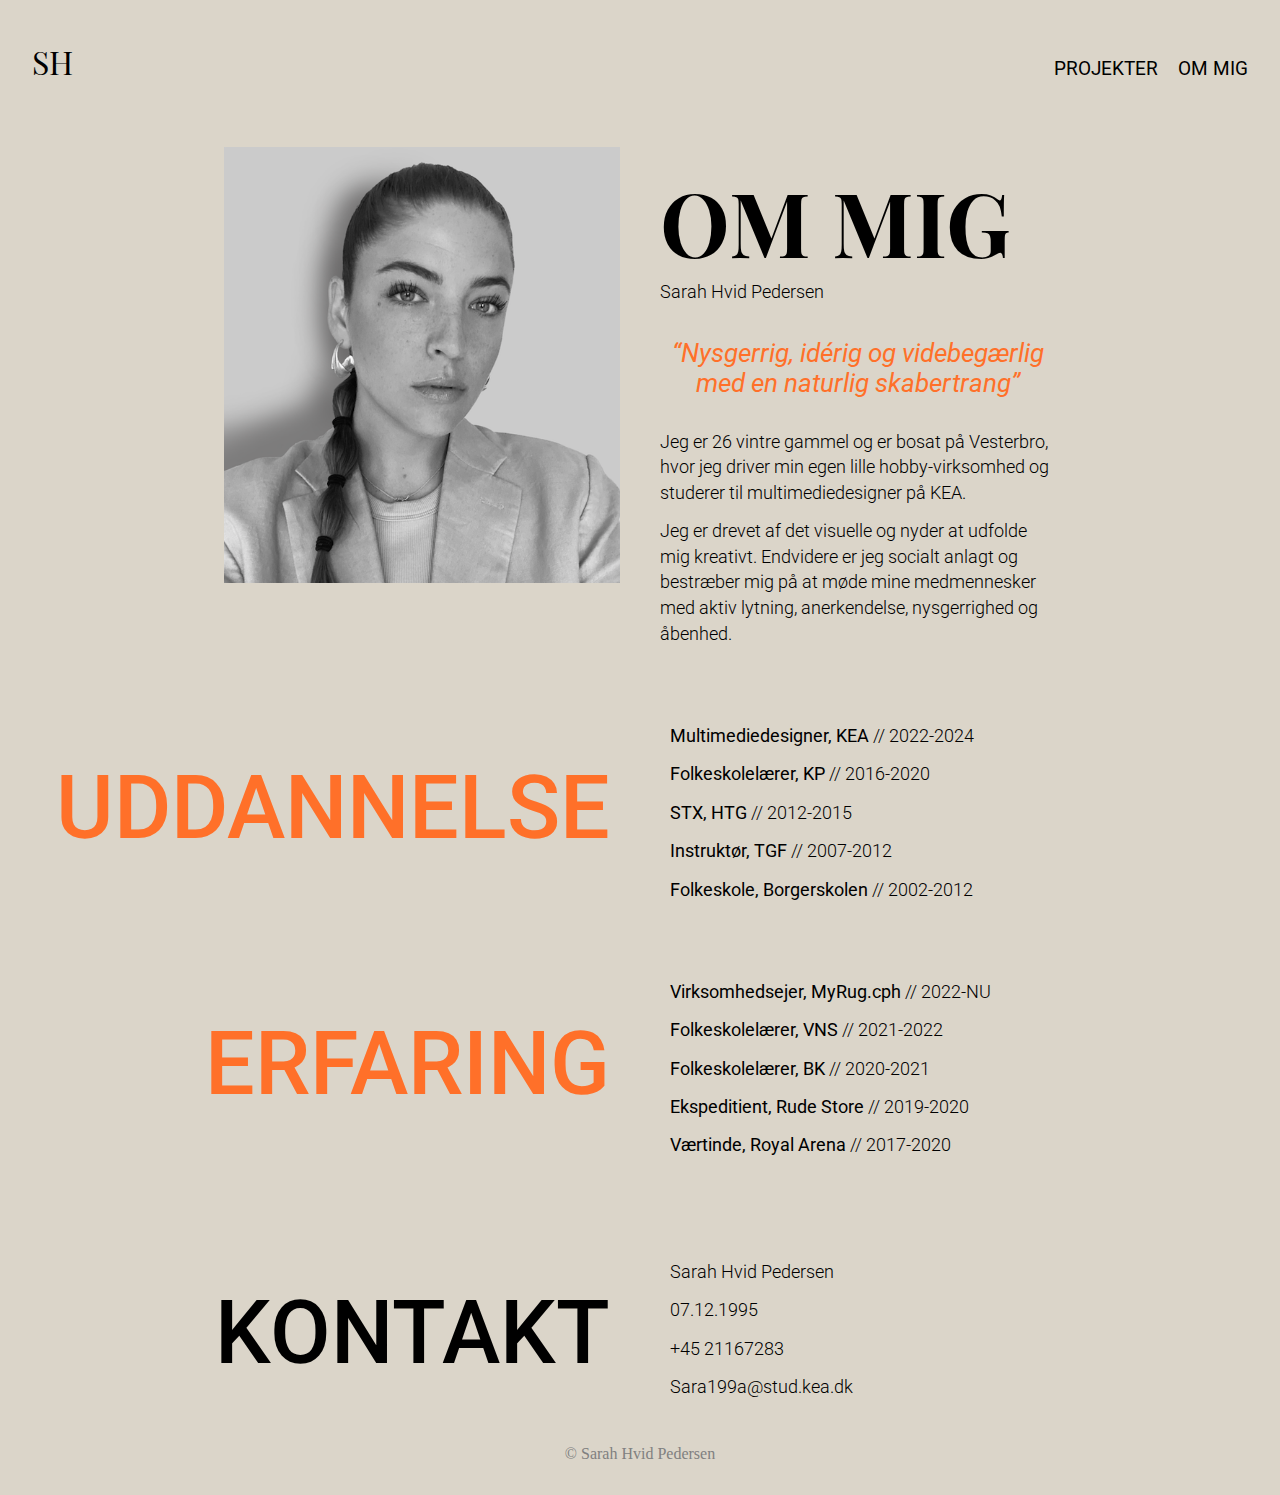
==== commit 5df5b181: "validation tjek" ====
--- a/ommig.html
+++ b/ommig.html
@@ -33,7 +33,7 @@
           <p>Sarah Hvid Pedersen</p>
           <h2 class="citat">“Nysgerrig, idérig og videbegærlig med en naturlig skabertrang”</h2>
           <p>Jeg er 26 vintre gammel og er bosat på Vesterbro, hvor jeg driver min egen lille hobby-virksomhed og studerer til multimediedesigner på KEA.</p>
-          <p>Jeg er drevet af det visuelle og nyder at udfolde mig kreativt. Endvidere er jeg socialt anlagt og bestræber mig på at møde mine medmennesker med aktiv lytning, anerkendelse, nysgerrighed og åbenhed.</p>
+          <p>Jeg er drevet af det visuelle og nyder at udfolde mig kreativt. Endvidere er jeg socialt anlagt og bestræber mig på at møde mine medmennesker med aktiv lytning, anerkendelse, nysgerrighed og åbenhed.</p>
         </div>
         <figure class="img_place1">
           <img class="img_place" src="img/portraet.jpg" alt="Billede af mig" />
--- a/css/generel.css
+++ b/css/generel.css
@@ -104,7 +104,7 @@
 }
 
 .main-menu a:hover {
-  border-bottom: 2px solid orange;
+  border-bottom: 2px solid var(--primary-color);
 }
 
 .logo {
@@ -147,18 +147,3 @@
     text-align: end;
   }
 }
-
-.bladre_sider {
-  text-align: end;
-  margin-top: var(--space-xl);
-}
-
-.next_page {
-  color: black;
-  text-align: end;
-  font-family: "Roboto", sans-serif;
-}
-
-.next_page:hover {
-  border-bottom: 2px solid var(--primary-color);
-}
--- a/css/style.css
+++ b/css/style.css
@@ -22,7 +22,6 @@
 /*Styling af knapper på forsiden*/
 .knap_forside {
   font-size: 0.9rem;
-  background-color: none;
   border: solid 1px black;
   padding: 0.2rem 1.2rem;
   padding-top: 0.3rem;
@@ -44,7 +43,7 @@
 }
 /*Hovereffekt på knapper på forsiden*/
 .knap_forside:hover {
-  background-color: #ff7530;
+  background-color: var(--primary-color);
   font-size: 1.4rem;
   color: #dbd5c9;
   border: solid 1px #dbd5c9;
@@ -54,7 +53,7 @@
 /*MOBILVERSION*/
 /*Første overskrift på siden skubbes lidt ned*/
 .h1_topmargin {
-  margin-top: 2rem;
+  margin-top: 1rem;
 }
 /*citatet under styles*/
 .citat {
@@ -75,7 +74,7 @@
 /*Kontakt skal styles med sort og den generelle regl fra h2 om margin fjernes*/
 .sort_h2 {
   color: black;
-  margin-bottom: 0rem;
+  padding-top: 0.8rem;
 }
 
 /*DESKTOPVERSION (om mig)*/
@@ -90,7 +89,6 @@
 
   .img_place1 {
     order: -1;
-    place-content: left;
   }
 }
 /*Denne mediaquary er ligeledes lavet til første section, 
@@ -105,7 +103,6 @@
 
   .img_place1 {
     order: -1;
-    place-content: left;
   }
 }
 
@@ -151,7 +148,7 @@
   }
   /*Rykker h1 ind på linje med billederne i  desktopversion*/
   .h1_projekter {
-    padding: 2rem 0rem 0rem 7.4rem;
+    padding: 3rem 0rem 0rem 7.4rem;
   }
 }
 
@@ -212,7 +209,7 @@
   font-size: 6rem;
 }
 
-/*---------------------------------------------TEMAEEEERRR---------------------------------------------------*/
+/*--------------------------------------TEMAEEEERRR FØRSTE SECTION----------------------------------------------*/
 
 /* Generelt for alle overordnede temabeskrivelser og det store tal med tematitlen under
 Grid på to kolonner til første section på alle temaer*/
@@ -221,30 +218,63 @@
     display: grid;
     grid-template-columns: 1fr 1.5fr;
     gap: 80px;
-  }
-
+    padding-bottom: 4rem;
+  }
+  /*regel for det store tal og tematitlen, f.eks. grundlæggende web, skal ligge til højre*/
   .tema_overskrift {
     text-align: end;
   }
-
+  /*Temabeskrivelse til højre for tallet er rykket ned, så det passer med kolonnen til venstre 
+med det store tal i*/
   .temabeskrivelse {
     margin-top: 9rem;
   }
 }
-
+/*Styling af stort tal i første section på hvert tema*/
 .tema_stort_tal {
   font-size: 17rem;
   color: var(--primary-color);
 }
+/*Styling af tematitel (den sorte skrift) i både desk og mobil*/
 .tema_overskrift {
   margin-bottom: 1rem;
 }
 
-/*Generel knap til alle temaer her*/
-
+/*--------------------------------------TEMAEEEERRR ANDEN SECTION----------------------------------------------*/
+
+/*grid med tre kolonner til opavebeskrivelsen. Mediaquary er så høj, fordi at billedet
+ellers ville blive for småt */
+@media (min-width: 1100px) {
+  .tema_2section_3col {
+    display: grid;
+    grid-template-columns: repeat(3, 1fr);
+    margin-top: 7rem;
+    border: 2px solid var(--primary-color);
+    padding: 3rem 3rem 2rem 3rem;
+  }
+  /*Læs mere knappen centreres i opgavebeskrivelsen*/
+  .calltoaction_center {
+    text-align: center;
+    margin-top: 8rem;
+  }
+}
+
+/*billedet i opgavebeskrivelsen til højre rykkes lidt ned, så der er lige meget plads
+forbliver nede i mobilversion også, så knappen ikke ligger helt op af img*/
+.img_opgavebeskrivelse {
+  padding-top: 2rem;
+}
+/*Styling af section til opgavebeskrivelsen*/
+.tema_2section_3col {
+  border: 2px solid var(--primary-color);
+  padding: 2rem;
+  margin-block: 3rem;
+}
+
+/*Generel call to action knap til alle temaer i opgavebeskrivelsen*/
+/*styling af knap*/
 .calltoaction {
   font-size: 0.9rem;
-  background-color: none;
   border: solid 1px black;
   padding: 0.2rem 1.2rem;
   padding-top: 0.4rem;
@@ -252,44 +282,20 @@
   text-decoration: none;
   text-align: center;
 }
-
+/*styling af hovereffekt på knap*/
 .calltoaction:hover {
-  background-color: #ff7530;
+  background-color: var(--primary-color);
   font-size: 1.4rem;
   color: #dbd5c9;
   border: solid 1px #dbd5c9;
 }
-
+/*call to action cnap centreres ligeledes i mobilversion ude fra mediaquarien*/
 .calltoaction_center {
   text-align: center;
-  margin: 1.5rem;
-}
-
-/*Tema 02*/
-
-.tema_2section_3col {
-  border: 2px solid var(--primary-color);
-  padding: 2rem;
-  margin-block: 3rem;
-}
-
-@media (min-width: 1100px) {
-  .tema_2section_3col {
-    display: grid;
-    grid-template-columns: repeat(3, 1fr);
-    margin-top: 7rem;
-    border: 2px solid var(--primary-color);
-    padding: 3 3 2 3rem;
-  }
-  .calltoaction_center {
-    text-align: center;
-    margin-top: 8rem;
-  }
-  .img_opgavebeskrivelse {
-    padding-top: 2rem;
-  }
-}
-
+}
+
+/*--------------------------------------PROCESSEN - TEMAEEEERRR----------------------------------------------*/
+/*Grid til processerne på de forskellige temaer*/
 @media (min-width: 800px) {
   .proces_2col {
     display: grid;
@@ -298,16 +304,45 @@
     margin-inline: 6rem;
     margin-block: 7rem;
   }
+
+  /*for at skabe varation, ligger de forskellige faser forskudt af hinanden*/
   .proces_byt_plads {
     order: -1;
   }
+  /* desktopversion --> I tema 5 har vi to afleveringer, 
+  hvorfor en ekstra call to action knap er tilføjet her*/
   .calltoaction_knap2_tema05 {
     padding-top: 13rem;
   }
 }
 
+/*mobilversion*/
 @media (max-width: 1100px) {
   .calltoaction_knap2_tema05 {
     padding-top: 2rem;
   }
 }
+
+/*--------------------------KNAPPEN TIL AT GÅ VIDERE TIL NÆSTE SIDE STYLES-------------------*/
+
+.bladre_sider {
+  text-align: end;
+  margin-top: var(--space-xl);
+}
+
+.next_page {
+  color: black;
+  text-align: end;
+  font-family: "Roboto", sans-serif;
+}
+
+.next_page:hover {
+  border-bottom: 2px solid var(--primary-color);
+}
+
+/*--------------------------GRID TIL BILLEDER I HØJRE SIDE UNDER TEMA 06_PORTFOLIO-------------------------*/
+.img_grid {
+  display: grid;
+  grid-template-columns: 1fr 1fr;
+  gap: 5px;
+}
